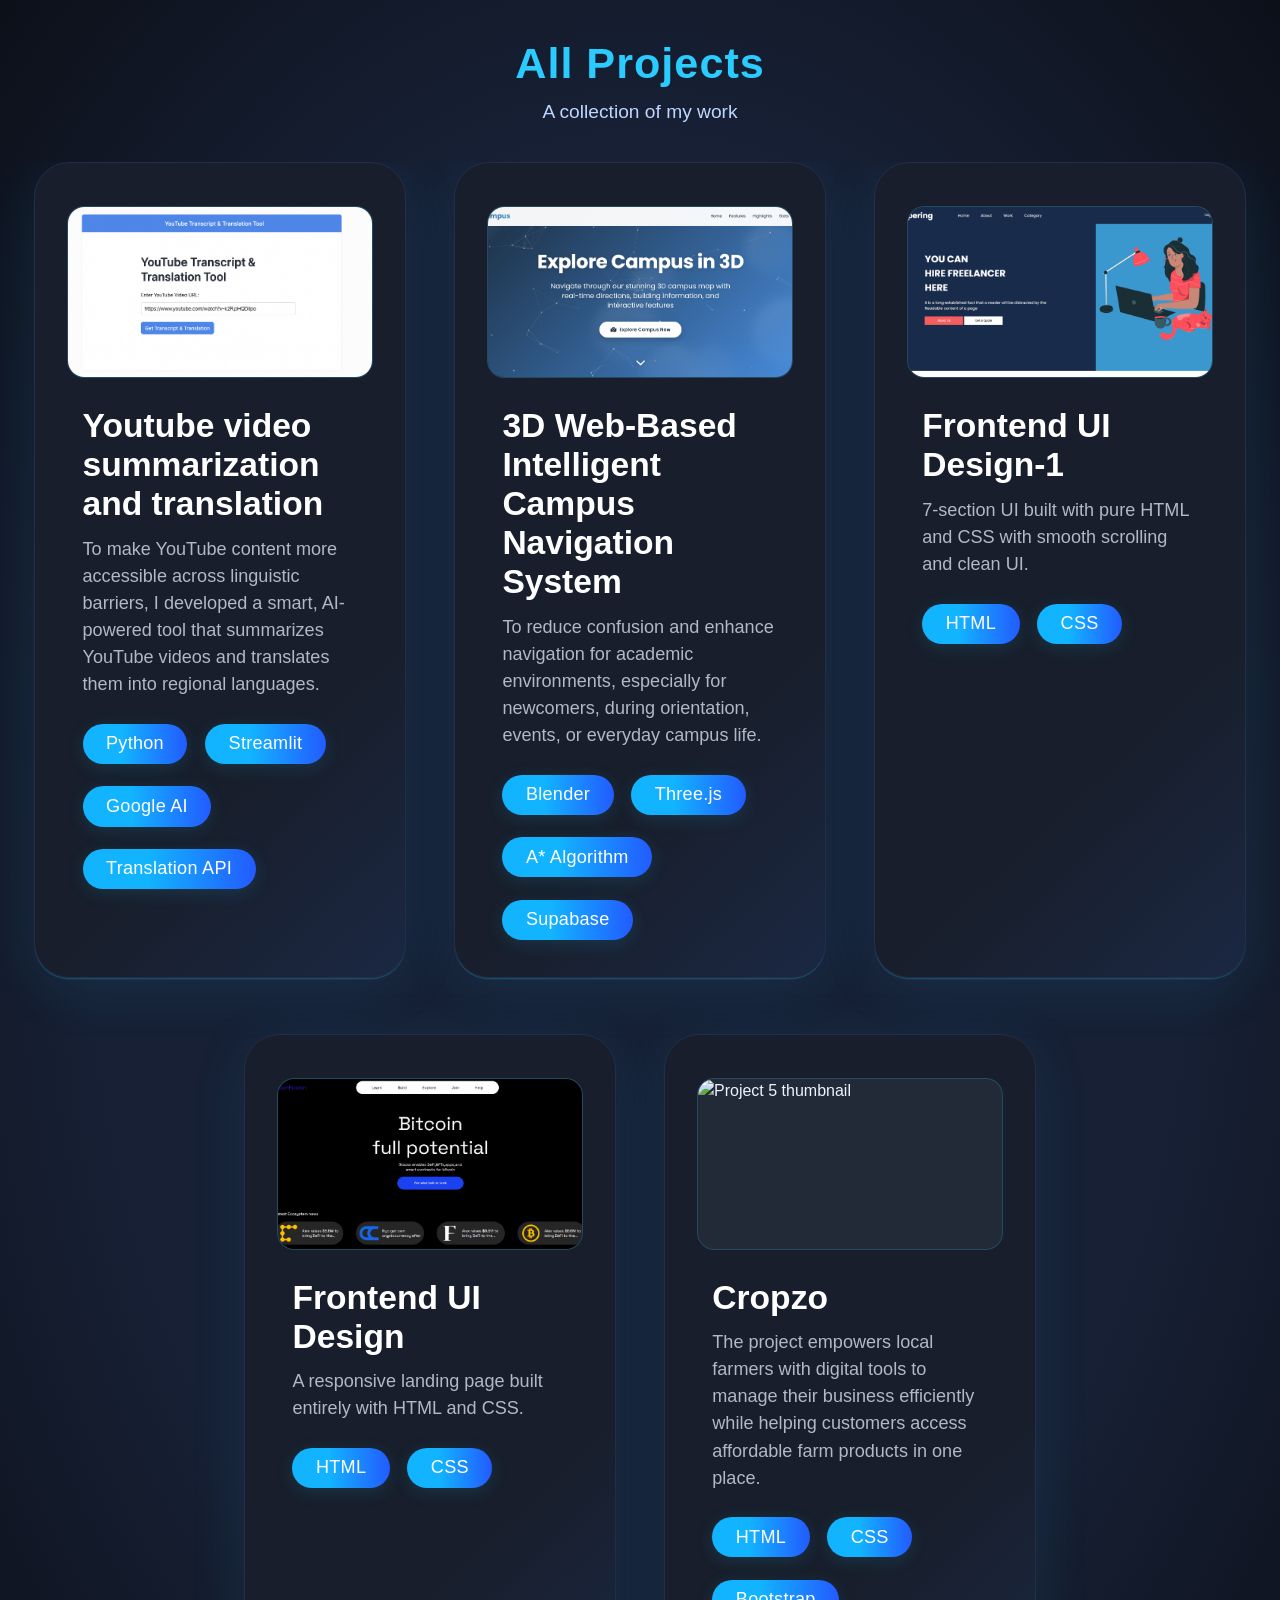
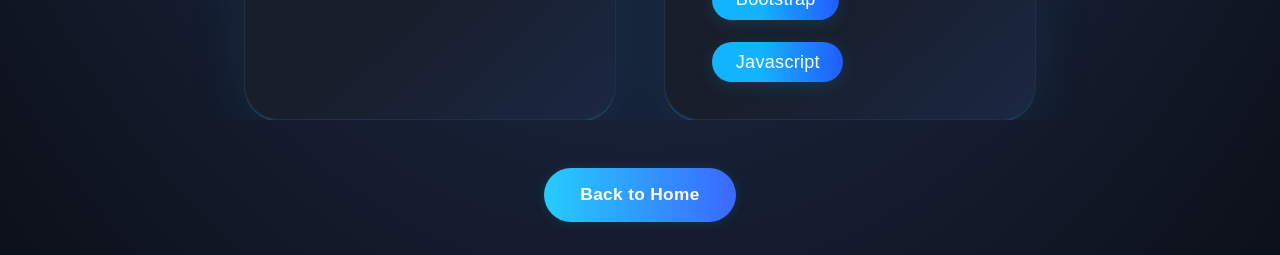
==== projects.html @ 83791a32 "changes" ====
<!DOCTYPE html>
<html lang="en">
<head>
  <meta charset="UTF-8" />
  <meta name="viewport" content="width=device-width, initial-scale=1.0" />
  <title>All Projects — Portfolio</title>
  <!-- Bootstrap 5 CDN -->
  <link href="https://cdn.jsdelivr.net/npm/bootstrap@5.3.2/dist/css/bootstrap.min.css" rel="stylesheet">
  <style>
    html, body {
      box-sizing: border-box;
      width: 100%;
      min-width: 100%;
      overflow-x: hidden;
      background: radial-gradient(ellipse at center, #172035 60%, #0c1019 100%);
      color: #edf2ff;
      font-family: 'Inter', sans-serif;
      min-height: 100vh;
      margin: 0;
      padding: 0;
    }
    *, *:before, *:after {
      box-sizing: inherit;
    }
    header {
      display: flex;
      justify-content: flex-start;
      align-items: center;
      padding: 2rem 3vw 1.4rem 3vw;
      gap: 1.6rem;
      max-width: 100vw;
    }
    .q1 {
      display: flex;
      align-items: center;
      gap: 1.1rem;
    }
    .angle {
      font-size: 2.1rem;
      color: #445b84;
      font-weight: bold;
      margin-bottom: 0;
    }
    .profile-img {
      width: 52px;
      height: 52px;
      border-radius: 50%;
      border: 2.5px solid #2acbff;
      background: #fff;
    }
    .header-title .role {
      font-weight: bold;
      font-size: 1.38rem;
      color: #249dff;
      letter-spacing: 0.5px;
      margin: 0;
    }
    nav {
      margin-left: auto;
      display: flex;
      flex-direction: column;
      align-items: flex-end;
      gap: 0.5em;
    }
    nav .nav-link {
      color: #ddeaff;
      font-size: 1.07rem;
      text-decoration: none;
      padding: 0.30em 0.95em;
      border-radius: 11px;
      transition: background 0.2s, color 0.2s;
    }
    nav .nav-link:hover {
      background: #25ccff25;
      color: #2acbff;
    }
    .projects-hero {
      text-align: center;
      margin-block: 2.4rem 2.2rem;
      max-width: 100vw;
    }
    .projects-hero h1 {
      font-size: 2.7rem;
      font-weight: 800;
      letter-spacing: 1px;
      color: #2acbff;
      margin-bottom: 0.5rem;
    }
    .projects-hero p {
      color: #bfd7ff;
      font-size: 1.2rem;
    }
    .container-fluid {
      max-width: 100vw;
      padding-left: 0;
      padding-right: 0;
      overflow-x: hidden;
    }
    .row {
      max-width: 100vw;
      margin-left: 0;
      margin-right: 0;
      padding-left: 0.8vw;
      padding-right: 0.8vw;
      flex-wrap: wrap;
    }
    .project-card {
      background: linear-gradient(137deg,#181e2b 70%,#1b2843 100%);
      border-radius: 2.2rem;
      box-shadow: 0 10px 60px 0 #25ccff18, 0 1.5px 0 #25ccff33;
      padding: 2.5rem 2rem 2rem 2rem;
      display: flex;
      flex-direction: column;
      align-items: center;
      min-height: 420px;
      height: 100%;
      max-width: 700px;
      width: 100%;
      border: 1.5px solid #232e47;
      overflow-wrap: break-word;
      word-break: break-word;
      margin: 0 auto;
    }
    .project-card img {
      width: 100%;
      max-width: 340px;
      border-radius: 1.09rem;
      margin-bottom: 1.1rem;
      background: #222a38;
      border: 1.5px solid #25ccff33;
      object-fit: cover;
      aspect-ratio: 16/9;
      margin-top: 0.2rem;
    }
    .project-card h3 {
      font-size: 2.1rem;
      font-weight: 800;
      margin-bottom: 0.72rem;
      margin-top: 0.7rem;
      color: #fff;
      text-align: left;
      width: 90%;
      line-height: 1.16;
      overflow-wrap: break-word;
    }
    .project-card p {
      font-size: 1.13rem;
      color: #b1b8c7;
      text-align: left;
      margin-bottom: 1.6rem;
      width: 90%;
      overflow-wrap: break-word;
    }
    .tech-buttons {
      display: flex;
      flex-wrap: wrap;
      gap: 1.1rem;
      justify-content: flex-start;
      width: 90%;
    }
    .tech-btn {
      background: linear-gradient(90deg, #12b3ff 38%, #235bff 100%);
      color: #fff;
      border-radius: 999px;
      font-size: 1.13rem;
      padding: 0.36em 1.3em;
      font-weight: 500;
      letter-spacing: 0.015em;
      border: none;
      transition: background .21s;
      box-shadow: 0 4px 18px #25ccff22;
      margin-bottom: 0.3rem;
    }
    .tech-btn:hover {
      background: linear-gradient(90deg, #3b68ff 10%, #25ccff 70%);
      color: #fff;
      box-shadow: 0 2px 11px #25ccff31;
    }
    @media (max-width: 1200px) {
      .project-card {
        min-height: 360px;
        padding: 2rem 1rem 1.3rem 1rem;
        max-width: 99vw;
      }
      .project-card h3, .project-card p, .tech-buttons {width: 100%;}
    }
    @media (max-width: 992px) {
      .row>div[class^="col-"] {max-width: 100vw;}
    }
    @media (max-width: 700px) {
      .project-card {min-height: 1px;max-width: 97vw;}
      .projects-hero {padding-inline: 0.8em;}
      .row {gap: 2.2rem;}
      .row>div[class^="col-"] {max-width: 99vw;}
    }
    .projects-footer {
      text-align: center;
      margin: 3rem 0 2.1rem 0;
    }
    .btn-primary {
      font-weight: 700;
      font-size: 1.08rem;
      color: #fff;
      background: linear-gradient(90deg, #25ccff, #3b68ff);
      border-radius: 999px;
      padding: 0.8em 2.1em;
      border: none;
      box-shadow: 0 1px 12px #25ccff21;
      transition: background .2s, box-shadow .2s;
      text-decoration: none;
      display: inline-block;
      letter-spacing: 0.02em;
    }
    .btn-primary:hover {
      background: linear-gradient(90deg, #3b68ff, #25ccff);
      box-shadow: 0 4px 24px #25ccff38;
      color: #fff;
    }
  </style>
</head>
<body>
  <main>
    <section class="projects-hero">
      <h1>All Projects</h1>
      <p>A collection of my work</p>
    </section>
    <div class="container-fluid">
      <!-- Row 1: 3 projects -->
      <div class="row g-5 justify-content-center">
        <div class="col-lg-4 col-md-6 d-flex">
          <div class="project-card m-auto w-100">
            <img src="Project 1.png" alt="Project 1 thumbnail" />
            <h3>Youtube video summarization and translation</h3>
            <p>To make YouTube content more accessible across linguistic barriers, I developed a smart, AI-powered tool that summarizes YouTube videos and translates them into regional languages.</p>
            <div class="tech-buttons">
              <span class="tech-btn">Python</span>
              <span class="tech-btn">Streamlit</span>
              <span class="tech-btn">Google AI</span>
              <span class="tech-btn">Translation API</span>
            </div>
          </div>
        </div>
        <div class="col-lg-4 col-md-6 d-flex">
          <div class="project-card m-auto w-100">
            <img src="Project 2.png" alt="Project 2 thumbnail" />
            <h3>3D Web-Based Intelligent Campus Navigation System</h3>
            <p>To reduce confusion and enhance navigation for academic environments, especially for newcomers, during orientation, events, or everyday campus life.</p>
            <div class="tech-buttons">
              <span class="tech-btn">Blender</span>
              <span class="tech-btn">Three.js</span>
              <span class="tech-btn">A* Algorithm</span>
              <span class="tech-btn">Supabase</span>
            </div>
          </div>
        </div>
        <div class="col-lg-4 col-md-12 d-flex">
          <div class="project-card m-auto w-100">
            <img src="Project 3.png" alt="Project 3 thumbnail" />
            <h3>Frontend UI Design-1</h3>
            <p>7-section UI built with pure HTML and CSS with smooth scrolling and clean UI.</p>
            <div class="tech-buttons">
              <span class="tech-btn">HTML</span>
              <span class="tech-btn">CSS</span>
            </div>
          </div>
        </div>
      </div>
      <!-- Row 2: 2 projects -->
      <div class="row g-5 justify-content-center mt-2">
        <div class="col-lg-4 col-md-6 d-flex">
          <div class="project-card m-auto w-100">
            <img src="Project 4.png" alt="Project 4 thumbnail" />
            <h3>Frontend UI Design</h3>
            <p>A responsive landing page built entirely with HTML and CSS.</p>
            <div class="tech-buttons">
              <span class="tech-btn">HTML</span>
              <span class="tech-btn">CSS</span>
            </div>
          </div>
        </div>
        <div class="col-lg-4 col-md-6 d-flex">
          <div class="project-card m-auto w-100">
            <img src="project 5.png" alt="Project 5 thumbnail" />
            <h3>Cropzo</h3>
            <p>The project empowers local farmers with digital tools to manage their business efficiently while helping customers access affordable farm products in one place.</p>
            <div class="tech-buttons">
              <span class="tech-btn">HTML</span>
              <span class="tech-btn">CSS</span>
              <span class="tech-btn">Bootstrap</span>
              <span class="tech-btn">Javascript</span>
            </div>
          </div>
        </div>
      </div>
    </div>
    <footer class="projects-footer">
      <a href="index.html" class="btn btn-primary">Back to Home</a>
    </footer>
  </main>
</body>
</html>
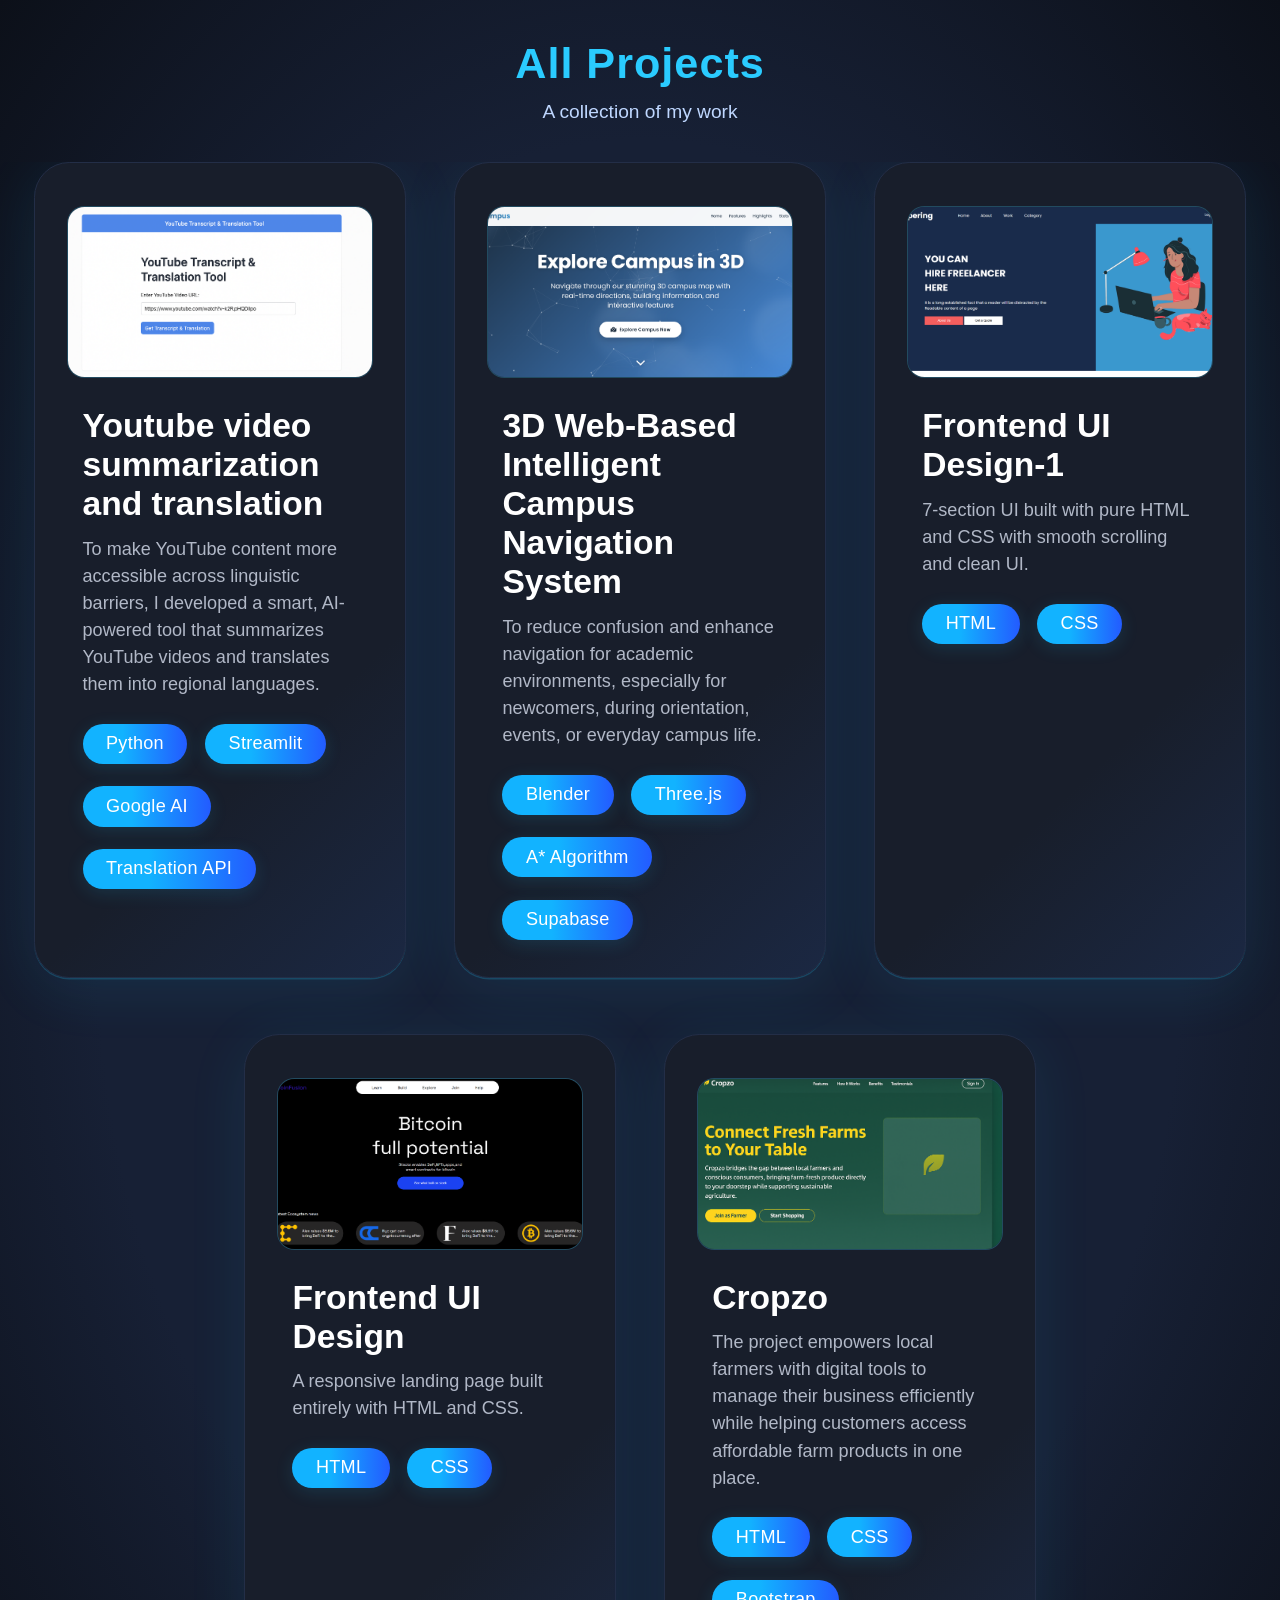
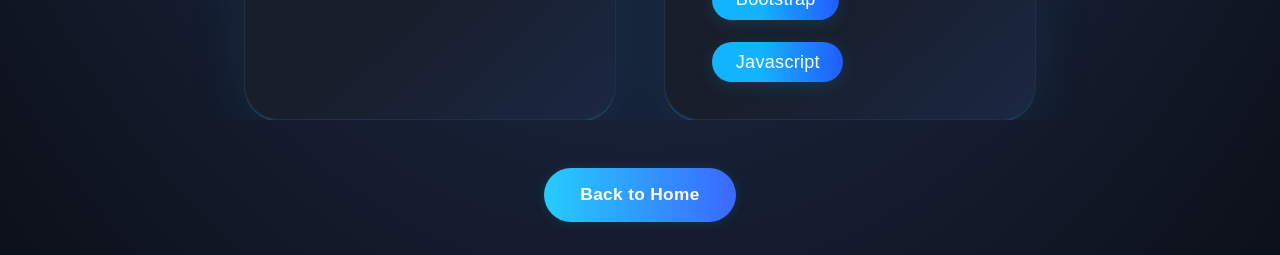
==== commit 375cf806: "Update projects.html" ====
--- a/projects.html
+++ b/projects.html
@@ -280,7 +280,7 @@
         </div>
         <div class="col-lg-4 col-md-6 d-flex">
           <div class="project-card m-auto w-100">
-            <img src="project 5.png" alt="Project 5 thumbnail" />
+            <img src="Project 5.png" alt="Project 5 thumbnail" />
             <h3>Cropzo</h3>
             <p>The project empowers local farmers with digital tools to manage their business efficiently while helping customers access affordable farm products in one place.</p>
             <div class="tech-buttons">
